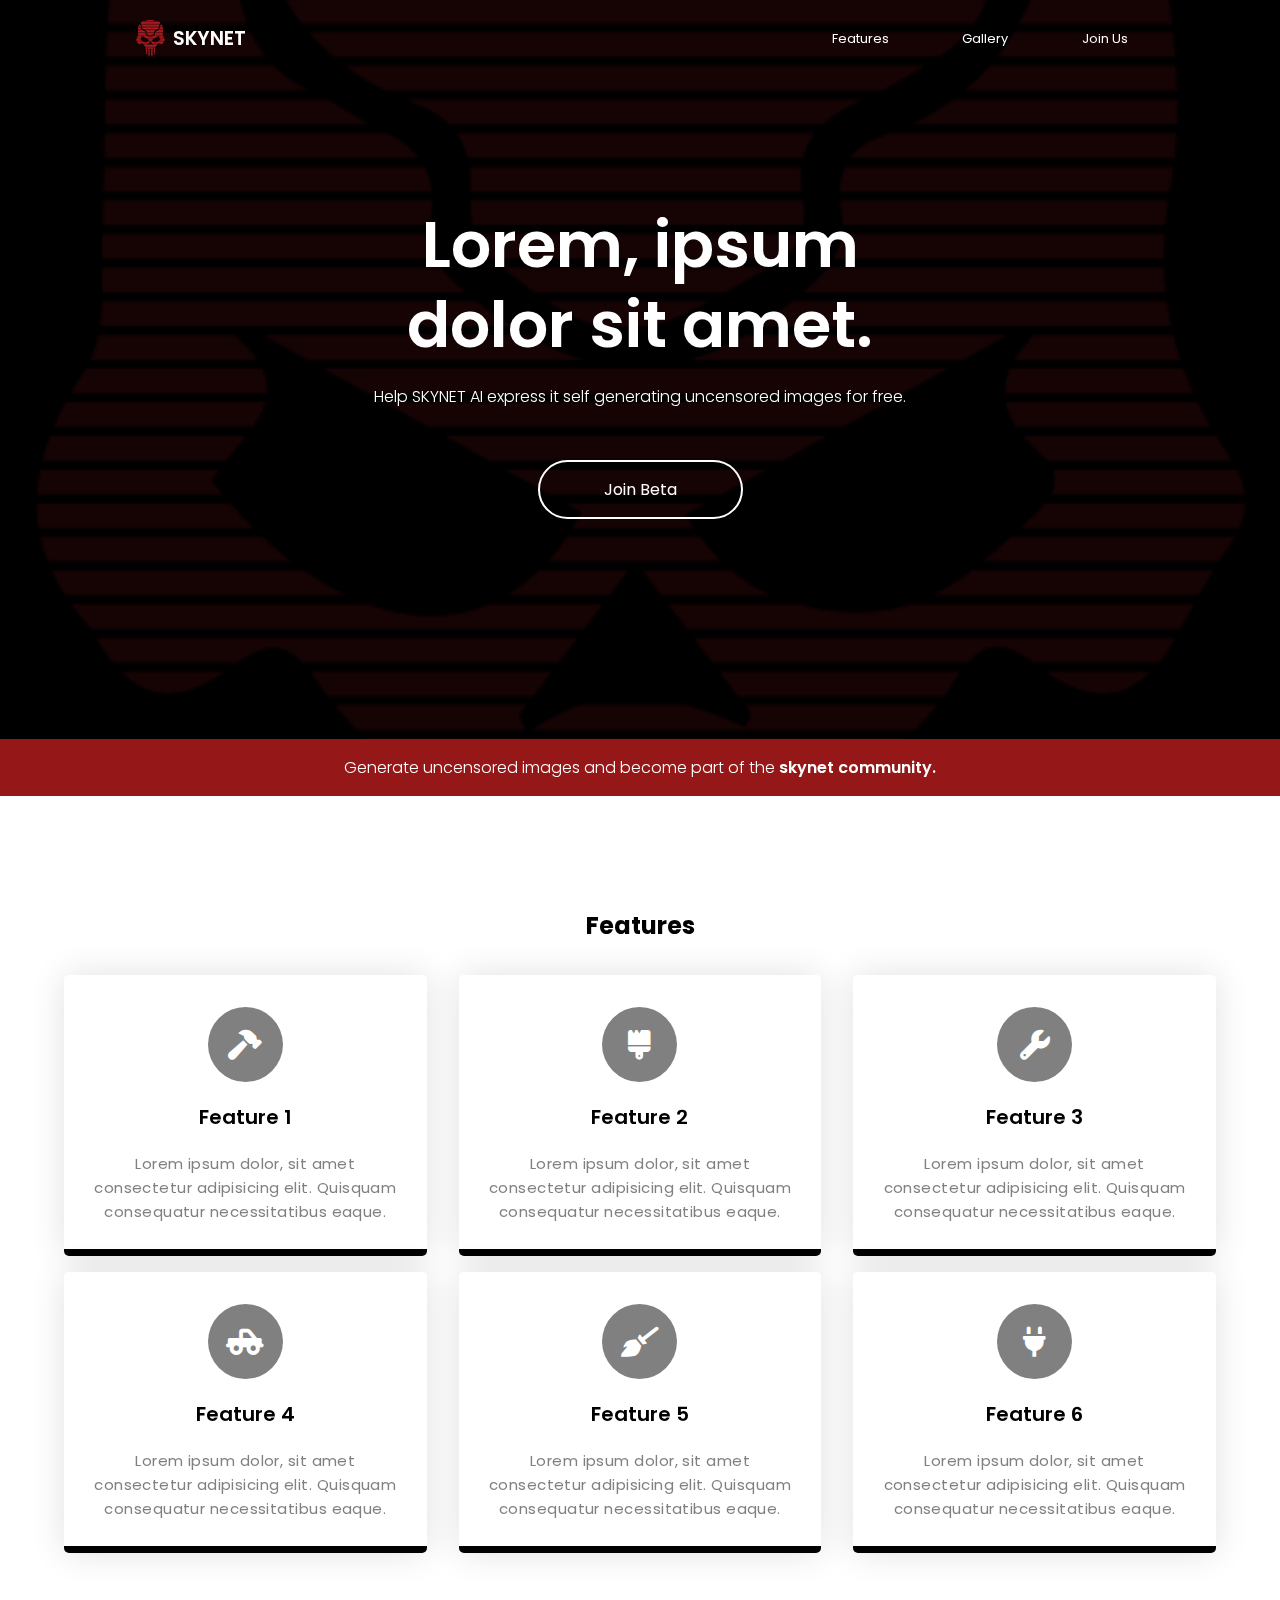
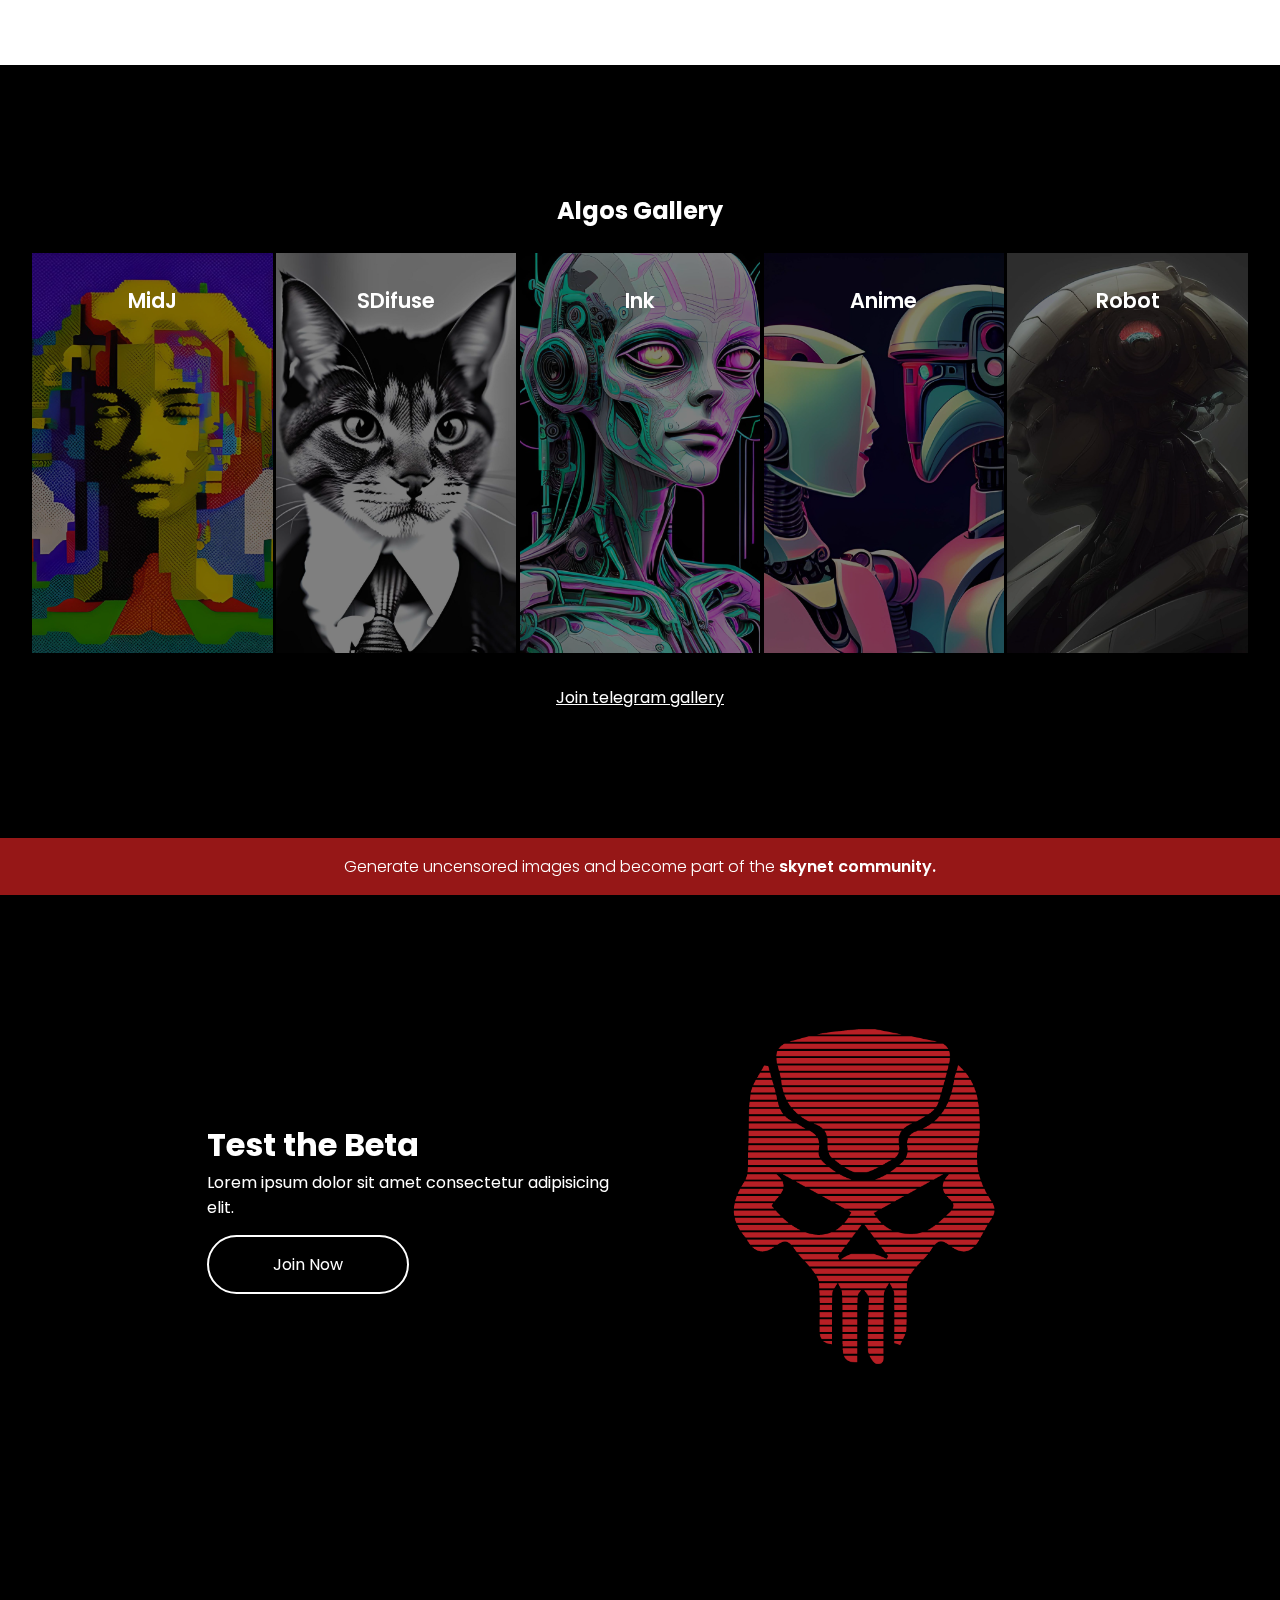
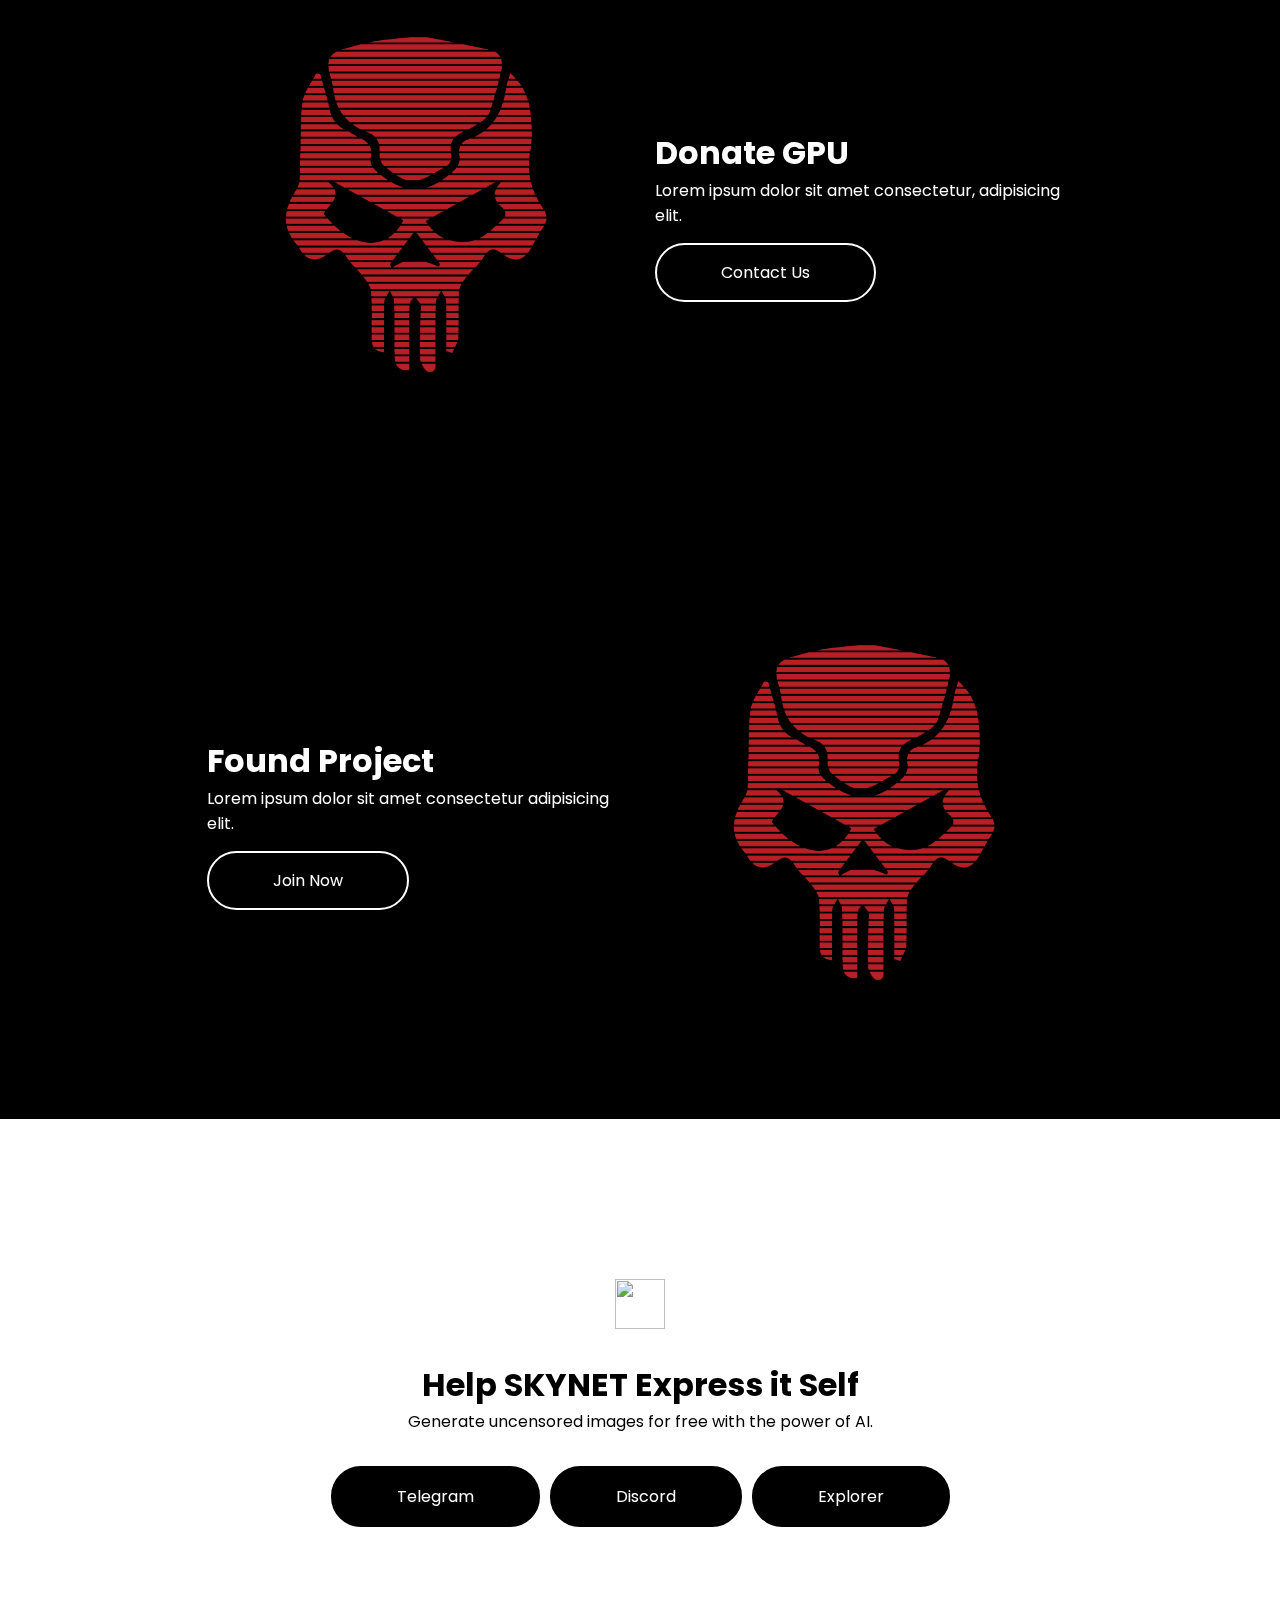
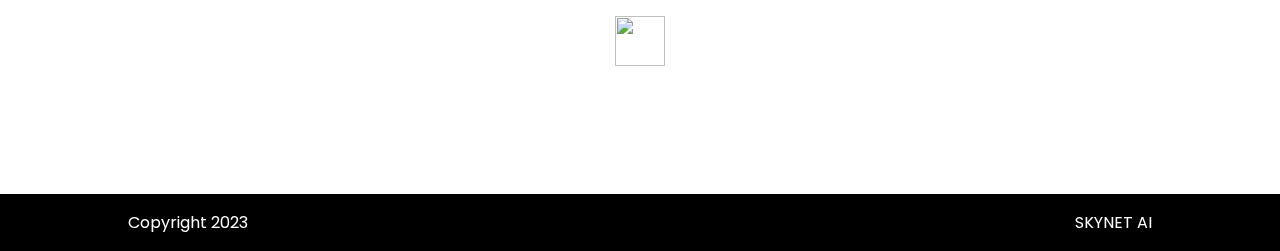
==== index.html @ 43711a66 "Added links, and margin adjustments" ====
<!DOCTYPE html>
<html lang="en">
<head>
    <meta charset="UTF-8">
    <meta http-equiv="X-UA-Compatible" content="IE=edge">
    <meta name="viewport" content="width=device-width, initial-scale=1.0">
    
    <title>SKYNET</title>

    <link rel="stylesheet" href="gou_css/gou_contact.css">
    <link rel="stylesheet" href="gou_css/gou_gallery.css">
    <link rel="stylesheet" href="gou_css/gou_header.css">
    <link rel="stylesheet" href="gou_css/gou_intro.css">
    <link rel="stylesheet" href="gou_css/gou_profile.css">
    <link rel="stylesheet" href="gou_css/gou_services.css">
    <link rel="stylesheet" href="gou_css/gou_title.css">
    <link rel="stylesheet" href="gou_css/gou_titleleft.css">

    <link rel="stylesheet"href="gou_css/00_gou_main.css">
    
    <script src="gou_funct.js"></script> 

    <link
    rel="stylesheet"
    href="https://cdnjs.cloudflare.com/ajax/libs/font-awesome/4.7.0/css/font-awesome.min.css"/>
    <link
    rel="stylesheet"
    href="https://cdnjs.cloudflare.com/ajax/libs/font-awesome/6.0.0-beta3/css/all.min.css"/>



</head>
<body>
    <div class="ken"></div>
    <header>
        <div class="gou_header">
            <div class="logo">
                <img src="gou_images/background.png" alt="" width="45" height="45"> 
                <p>SKYNET</p>
            </div>        
            <a id="menu-icon" class="menu-icon" onclick="onMenuClick()">
                <i class="fa fa-bars"></i>
              </a>
            <div id="navigation-bar" class="nav-bar">
                <a href="#features">Features</a>
                <a href="#gallery">Gallery</a>
                <a href="#join_us">Join Us</a>
            </div>
        </div>
    </header>
    
    <main>
        <section_1>
            <div class="gou_title">
                <h1>Lorem, ipsum<br>dolor sit amet.</h1>
                <h2>Help SKYNET AI express it self generating uncensored images for free.</h2>
                <a href="#join_us">Join Beta</a>
            </div>
        </section_1>

        <section_2>
            <div class="gou_intro">
                <h2>Generate uncensored images and become part of the<span style="font-weight: 600;"> skynet community.</span></h2>

            </div> 
        </section_2>

        <section_3>
            <div id="features" class="gou_services">
                <h2 class="section-heading">Features</h2>
                <div class="row">
                  <div class="column">
                    <div class="card">
                      <div class="icon-wrapper">
                        <i class="fas fa-hammer"></i>
                      </div>
                      <h3>Feature 1</h3>
                      <p>
                        Lorem ipsum dolor, sit amet consectetur adipisicing elit. Quisquam
                        consequatur necessitatibus eaque.
                      </p>
                    </div>
                  </div>
                  <div class="column">
                    <div class="card">
                      <div class="icon-wrapper">
                        <i class="fas fa-brush"></i>
                      </div>
                      <h3>Feature 2</h3>
                      <p>
                        Lorem ipsum dolor, sit amet consectetur adipisicing elit. Quisquam
                        consequatur necessitatibus eaque.
                      </p>
                    </div>
                  </div>
                  <div class="column">
                    <div class="card">
                      <div class="icon-wrapper">
                        <i class="fas fa-wrench"></i>
                      </div>
                      <h3>Feature 3</h3>
                      <p>
                        Lorem ipsum dolor, sit amet consectetur adipisicing elit. Quisquam
                        consequatur necessitatibus eaque.
                      </p>
                    </div>
                  </div>
                  <div class="column">
                    <div class="card">
                      <div class="icon-wrapper">
                        <i class="fas fa-truck-pickup"></i>
                      </div>
                      <h3>Feature 4</h3>
                      <p>
                        Lorem ipsum dolor, sit amet consectetur adipisicing elit. Quisquam
                        consequatur necessitatibus eaque.
                      </p>
                    </div>
                  </div>
                  <div class="column">
                    <div class="card">
                      <div class="icon-wrapper">
                        <i class="fas fa-broom"></i>
                      </div>
                      <h3>Feature 5</h3>
                      <p>
                        Lorem ipsum dolor, sit amet consectetur adipisicing elit. Quisquam
                        consequatur necessitatibus eaque.
                      </p>
                    </div>
                  </div>
                  <div class="column">
                    <div class="card">
                      <div class="icon-wrapper">
                        <i class="fas fa-plug"></i>
                      </div>
                      <h3>Feature 6</h3>
                      <p>
                        Lorem ipsum dolor, sit amet consectetur adipisicing elit. Quisquam
                        consequatur necessitatibus eaque.
                      </p>
                    </div>
                  </div>
                </div>
            </div class="gou_services">   
        </section_3>
        
        <section_4>
            <div id="gallery" class="gou_gallery">
                <h2>Algos Gallery</h2>
                <br>
                <div class="examples">
                    <a href="" onclick="return false;">MidJ</a>
                    <a href="" onclick="return false;">SDifuse</a>
                    <a href="" onclick="return false;">Ink</a>
                    <a href="" onclick="return false;">Anime</a>
                    <a href="" onclick="return false;">Robot</a>
                </div>
                <div class="link" ><a href="https://t.me/+5nIXySf9y1pjZDg5" target="_blank">Join telegram gallery</a></div>
            </div> 
        </section_4>

        

        <div class="gou_intro">
            <h2>Generate uncensored images and become part of the<span style="font-weight: 600;"> skynet community.</span></h2>
        </div> 


        
        <section id="join_us" class="gou_titleleft">
          <div class="left">
            <h1>Test the Beta</h1>
            <h2 class="subtitle">Lorem ipsum dolor sit amet consectetur adipisicing elit.

            </h2>
            <a href="#">Join Now</a>
          </div>
          <div class="right">
            <img src="gou_images/background.png" alt="Image" class="image-box">
          </div>
        </section>

        <section class="gou_titleleft">
          <div class="right">
            <img src="gou_images/background.png" alt="Image" class="image-box">
          </div>
          <div class="left">
            <h1>Donate GPU</h1>
            <h2 class="subtitle">Lorem ipsum dolor sit amet consectetur, adipisicing elit.</h2>
            <a href="#" >Contact Us</a>
          </div>
        </section>

        <section class="gou_titleleft">
          <div class="left">
            <h1>Found Project</h1>
            <h2 class="subtitle">Lorem ipsum dolor sit amet consectetur adipisicing elit.

            </h2>
            <a href="#">Join Now</a>
          </div>
          <div class="right">
            <img src="gou_images/background.png" alt="Image" class="image-box">
          </div>
        </section>



        <section_5>
            <div class="gou_contact">
                <img src="gou_images/logo_black.png" alt="" width="50" height="50">
                <h1>Help SKYNET Express it Self</h1>
                <p>Generate uncensored images for free with the power of AI.</p>
                <div class="links"> 
                  <a href="https://t.me/skynetgpu" target="_blank">Telegram</a>
                  <a href="https://discord.gg/pmuc8vf3C" target="_blank">Discord</a>
                  <a href="https://explorer.skygpu.net/v2/explore/transaction" target="_blank">Explorer</a>
                </div> 
                <br>
                <img src="gou_images/logo_black.png" alt="" width="50" height="50">
                
              </div>    
        </section_5>

    </main>
    
    <footer>
        <p> Copyright 2023 </p>
        <p> SKYNET AI </p>
    </footer>
</body>
</html>
---- gou_css/gou_contact.css ----
.gou_contact{
    padding: 6rem 4rem 6rem;
    background-color: white;
    text-align: center;
}

.gou_contact h1{
    color: black;
}

.gou_contact p{
    color: black;
    margin-bottom: 2rem;    
}

.gou_contact img{
    margin: 4rem 0 2rem;
}

.gou_contact .links{
    display: flex;
    justify-content: center ;
    gap: 10px;
}



.gou_contact a,
.gou_contact a:visited{
    color: white;
    background-color: black;
    border: 2px solid Black;
    padding: 1rem 4rem;
    border-radius: 30px;
    text-decoration: none;
    transition: 0.6s;
}

.gou_contact a:focus,
.gou_contact a:hover{

    color: white;
    background-color: rgb(150, 23, 23);
    border: 1px solid white;
    padding: 1rem 6rem;
}

@media screen and (max-width: 800px) {
    .gou_contact .links{
        flex-flow: column ;
        
    }

}
---- gou_css/gou_gallery.css ----
.gou_gallery{
    padding: 8rem 2rem 12rem;
    
}

.gou_gallery h2{
    text-align: center;

}


.gou_gallery .examples{
    display: flex;
    justify-content: center;
    gap: 0.2rem;
    font-size: 1.6rem;
}

.gou_gallery .examples a,
.gou_gallery .examples a:visited{
    font-size: 1.3rem;
    font-weight: 600;
    text-align: center;
    background-color:white;
    text-decoration: none;
    padding: 2rem 2rem;
    width: 30vw;
    height: 25rem;

    transition: 0.6s;
}

.gou_gallery .examples a:nth-child(1),
.gou_gallery .examples a:visited:nth-child(1){
    background: url(../gou_images/midj.jpg);
    background-size: cover;
    background-position: center;

    color:white;
    background-color: rgba(0, 0, 0, 0.5);
    background-blend-mode: darken;

}
.gou_gallery .examples a:nth-child(2),
.gou_gallery .examples a:visited:nth-child(2){
    background: url(../gou_images/stable.jpg);
    background-size: cover;
    background-position: center;

    color:white;
    background-color: rgba(0, 0, 0, 0.5);
    background-blend-mode: darken;
}
.gou_gallery .examples a:nth-child(3),
.gou_gallery .examples a:visited:nth-child(3){
    background: url(../gou_images/ink.jpg);
    background-size: cover;
    background-position: center;

    color:white;
    background-color: rgba(0, 0, 0, 0.5);
    background-blend-mode: darken;
}
.gou_gallery .examples a:nth-child(4),
.gou_gallery .examples a:visited:nth-child(4){
    background: url(../gou_images/anime.jpg);
    background-size: cover;
    background-position: center;

    color:white;
    background-color: rgba(0, 0, 0, 0.5);
    background-blend-mode: darken;
}
.gou_gallery .examples a:nth-child(5),
.gou_gallery .examples a:visited:nth-child(5){
    background: url(../gou_images/robot.jpg);
    background-size: cover;
    background-position: center;

    color:white;
    background-color: rgba(0, 0, 0, 0.5);
    background-blend-mode: darken;
}


.gou_gallery .examples a:hover,
.gou_gallery .examples a:focus{
    font-size: 1.6rem;
    font-weight: 600;
    width: 60vw;

    color:rgba(255, 255, 255, 0);
    background-color: rgba(0, 0, 0, 0);
    background-blend-mode: darken;

}

.gou_gallery .link{
    text-align: center;
    margin-top: 2rem;
}




@media screen and (max-width: 750px) {
    .gou_gallery .examples{
        flex-direction: column;
        align-items: center;
    }
    .gou_gallery .examples a{
        height: 100px;
        width: 80vw;
    }
    .gou_gallery .examples a:hover,
    .gou_gallery .examples a:focus{
        width: 90vw;
        height: 25vh;
    }
}
---- gou_css/gou_header.css ----
.gou_header{
    display: flex;
    justify-content: space-between;
    align-items: center;
    margin: 1rem 10vw 2rem;
    position: sticky top;

}

.gou_header .logo{
    font-size: 1.2rem;
    font-weight: 600;
    color: white;
    margin-right: 5rem;
    display: flex;
    align-items: center;
}

.gou_header .fa-bars{
    color: white;
    display: none;
}

.gou_header .nav-bar{
    display: flex;
    flex-direction: row;
    gap: 2vw;
    
}

.gou_header .nav-bar a,
.gou_header .nav-bar a:visited{
    font-size: 0.8rem;
    text-decoration: none;

    border-radius: 15px ;
    padding: 0 1.5rem;
    transition: 0.4s;
}
.gou_header .nav-bar a:hover,
.gou_header .nav-bar a:focus{

color:  rgb(150, 23, 23);

}





@media screen and (max-width: 650px) {
    .gou_header .nav-bar {
      display: none;
      position: absolute;
      top: 3.7rem;
      right: -2rem;
      width: 100%;
      text-align: right;
      margin-right: 6rem;
    }
  
    .gou_header .nav-bar.responsive {
      display: block;
    }
  
    .gou_header .nav-bar a {
      display: block;
      padding: 0.6rem;
    }
  
    .gou_header .fa-bars {
      display: block;
      z-index: 1;
    }
    .gou_header .fa-bars:hover,
    .gou_header .fa-bars:focus{
        color: rgb(150, 23, 23);
      }
  }
---- gou_css/gou_intro.css ----
.gou_intro{
    animation: SlowIn 2s linear;
    text-align: center;
    padding: 1rem;
    background: rgb(150, 23, 23);
    margin-top: -4rem;
    margin-bottom: 0rem;
}

.gou_intro h2{
    animation: SlowIn2 2s linear;
    color: white;
    text-align: center;
    font-size: 1rem;
    font-weight: 300;

}


  @keyframes SlowIn {

    0% {
        margin-top: 0rem ;
        margin-bottom: -4rem;
        opacity: 0;
        }

    85% {
        margin-top: 0rem ;
        margin-bottom: -4rem;
        opacity: 0;
        }

    100% {
        margin-top: -4rem ;
        margin-bottom: 0rem;
        opacity: 1;
        }
  }

  @keyframes SlowIn2 {

    0% {
        opacity: 0;
        }

    85% {
        opacity: 0;
        }

    100% {
        opacity: 1;
        }
  }
---- gou_css/gou_services.css ----
.gou_services {
    width: 100%;
    display: grid;
    place-items: center;
    background-color: white;

  }

  .gou_services .section-heading{
    margin-top: 6rem;
    margin-bottom: 2rem;
    color: black;
  }

  .gou_services .row {
    display: flex;
    flex-wrap: wrap;
    margin-bottom: 5rem;
  }
  .gou_services .column {
    width: 100%;
    padding: 0 1em 1em 1em;
    text-align: center;
  }
  .gou_services .card {
    width: 100%;
    height: 100%;
    padding: 2em 1.5em;
    background: linear-gradient(#ffffff 50%, black 50%);
    background-size: 100% 200%;
    background-position: 0 2.5%;
    border-radius: 5px;
    box-shadow: 0 0 35px rgba(0, 0, 0, 0.12);
    cursor: pointer;
    transition: 0.5s;
  }
  .gou_services h3 {
    font-size: 20px;
    font-weight: 600;
    color: black;
    margin: 1em 0;
  }
  .gou_services p {
    color: gray;
    font-size: 15px;
    line-height: 1.6;
    letter-spacing: 0.03em;
  }
  .gou_services .icon-wrapper {
    background-color: gray;
    position: relative;
    margin: auto;
    font-size: 30px;
    height: 2.5em;
    width: 2.5em;
    color: #ffffff;
    border-radius: 50%;
    display: grid;
    place-items: center;
    transition: 0.5s;
  }
  .gou_services .card:hover {

    background-position: 0 100%;
    
  }
  .gou_services .card:hover .icon-wrapper {
    background-color: black;
    color:black;
  }
  .gou_services .card:hover h3 {
    color: #ffffff;
  }
  .gou_services .card:hover p {
    color: #f0f0f0;
  }
  @media screen and (min-width: 768px) {
    .gou_services {
      padding: 0 2em;
    }
    .gou_services .column {
      flex: 0 50%;
      max-width: 50%;
    }
  }
  @media screen and (min-width: 992px) {
    .gou_services {
      padding: 1em 3em;
    }
    .gou_services .column {
      flex: 0 0 33.33%;
      max-width: 33.33%;
    }
  }
---- gou_css/gou_title.css ----
.gou_title{
    text-align: center;
    padding: 2rem;
    min-height: 70vh;
    margin-bottom: 1rem;
    margin-top: 4rem;
}

.gou_title h1{
    font-size: 4rem;
    padding: 1rem 0rem;
    line-height: 5rem;
    font-weight: 600;
}

.gou_title h2{
    font-size: 1rem;
    padding: 0 0rem;
    line-height: 2rem;
    font-weight: 300;
    margin-bottom: 4rem;
}

.gou_title a,
.gou_title a:visited{
    border: 2px solid white;
    padding: 1rem 4rem;
    border-radius: 30px;
    text-decoration: none;
    transition: 0.6s;
}

.gou_title a:focus,
.gou_title a:hover{
    color: white;
    background-color: rgb(150, 23, 23);
    border: 1px solid black;
    padding: 1rem 6rem;
}





@media screen and (max-width: 800px) {
    .gou_title h1{
        font-size: 3rem;
        line-height: 3.5rem;
    }
    .gou_title h2{
        font-size: 1rem;
        max-width: 500px;
        line-height: 1.5rem;
        margin: auto;
        margin-bottom: 4rem;
    }
}

@media screen and (max-width: 550px) {

    .gou_title {
        margin-top: 2rem;
        padding: 1rem 2rem 1rem;
    }
    .gou_title h1{
        font-size: 3rem;
        line-height: 3.5rem;
    }
    .gou_title h2{
        font-size: 1rem;
        max-width: 500px;
        line-height: 1.5rem;
        margin: auto;
        margin-bottom: 4rem;
    }
    .gou_title a:focus,
    .gou_title a:hover{
        padding: 1rem 4rem;
    }
}
---- gou_css/gou_titleleft.css ----
.gou_titleleft {
    display: flex;
    justify-content: space-between;
    align-items: center;
    padding: 5rem 15vw;
  }
  
.gou_titleleft  .left {
    width: 50%;
    padding: 15px;
  }
  
.gou_titleleft .right {
    width: 50%;
    padding: 15px;
    display: flex;
    justify-content: center;
    align-items: center;
  }
  
.gou_titleleft h1 {
    font-size: 2rem;
    margin-bottom: 1px;
  }
  
.gou_titleleft .subtitle {
    font-size: 1rem;
    font-weight: 400;
    margin-bottom: 2rem;
  }
  
.gou_titleleft a,
.gou_titleleft a:visited{
    border: 2px solid white;
    padding: 1rem 4rem;
    border-radius: 30px;
    text-decoration: none;
    transition: 0.6s;
  }

.gou_titleleft a:focus,
.gou_titleleft a:hover{

    color: white;
    background-color: rgb(150, 23, 23);
    border: 2px solid  rgb(150, 23, 23);
    padding: 1rem 4rem;
  }
 
.gou_titleleft .image-box {
    border: 2px solid #000;
    max-width: 100%;
  }
  

  @media (max-width: 700px) {
    .gou_titleleft {
      flex-direction: column;
      padding: 5rem 0rem;
    }
  
    .gou_titleleft .left,
    .gou_titleleft .right {
      width: 100%;
      display: flex;
      flex-direction: column;
      align-items: center;
      text-align: center;
      max-width: 400px;
    }
  }
---- gou_css/00_gou_main.css ----
@import url('https://fonts.googleapis.com/css2?family=Poppins:wght@200;300;400;500;600;700&display=swap');



/* Variables Definition */

    /* Colors */


    /* Text */


    /* Margins */





/*general*/
html{scroll-behavior: smooth;
    background-color: rgb(0, 0, 0);
    background-size: cover;
}
*{
    margin: 0;
    padding: 0;
    box-sizing: border-box;
    font-family: poppins;
    color: white;
}
body{
    display: flex;
    flex-flow: column nowrap;
    align-content: center;
}

.ken {
    animation: kenny 40s linear;
    background-image: url(../gou_images/background.png);
    background-size: cover;
    background-position: center;
    height: 100vh;
    width: 100vw;
    opacity: 0.12;
    overflow: hidden;
    scale: 1.5;
    position: fixed;
    z-index: -1;
  }
  
  @keyframes kenny {
    
    25% {
      opacity: 0.1;
      scale: 0.9;
    }
    50% {
        opacity: 0.18;
        scale: 0.6;
      }
    75% {
        opacity: 0.1;
        scale: 1.2;
      }
    100% {
          opacity: 0.12;
          scale: 1.5;
        }
  }

footer{
  display: flex;
  justify-content: space-between;
  margin: 1rem 10%;
}
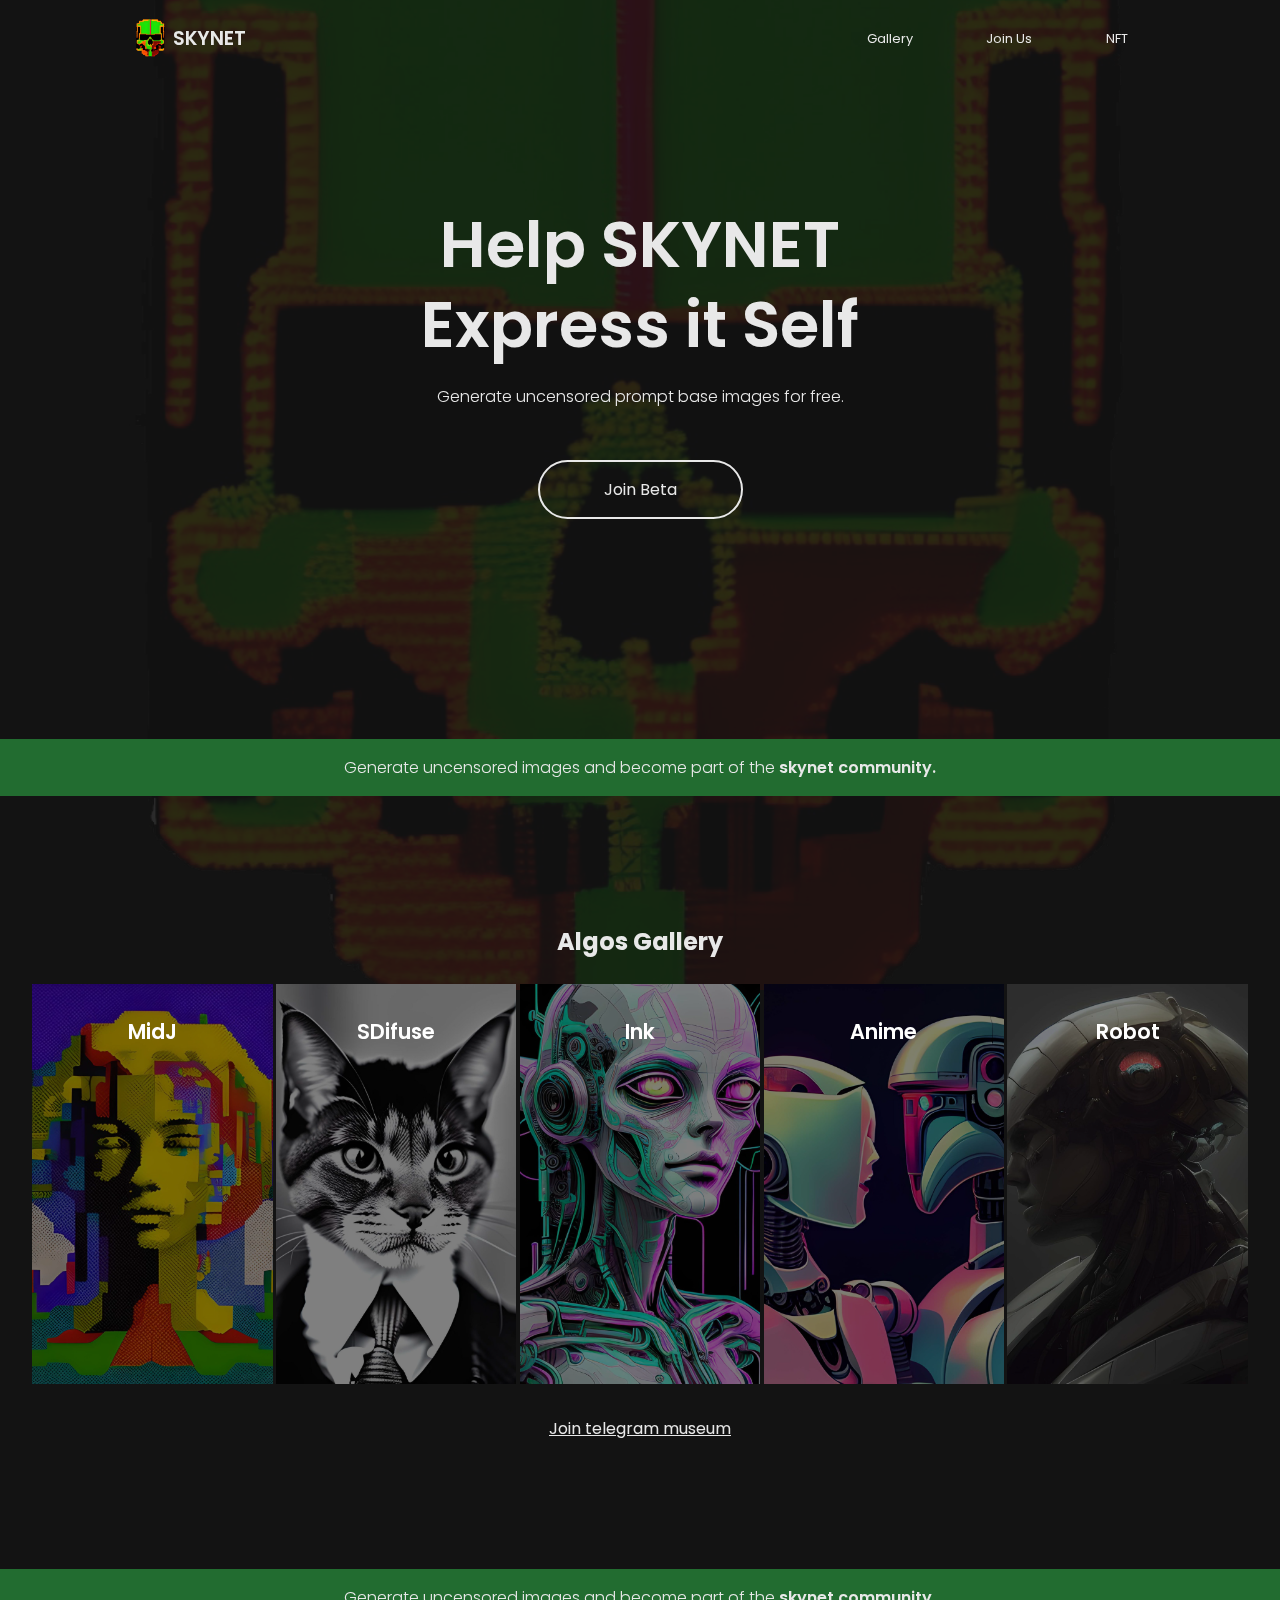
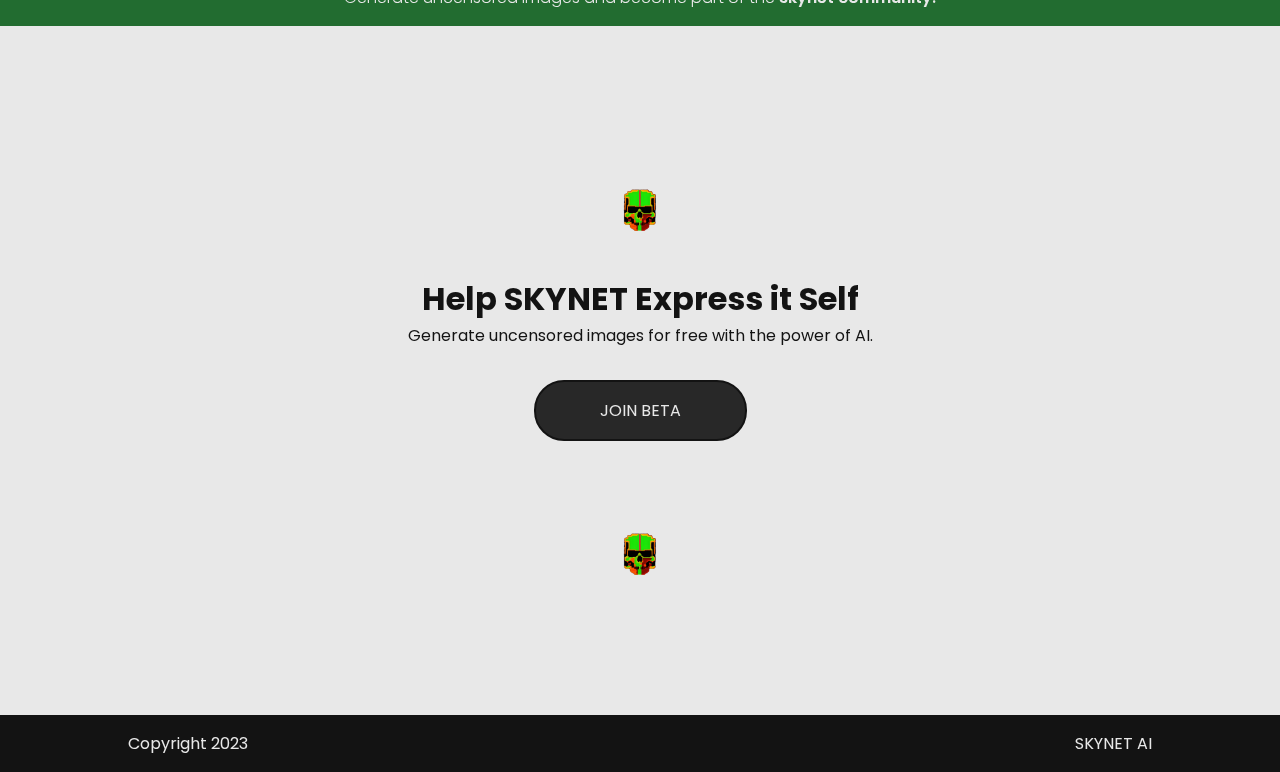
==== commit 36658e0b: "Actualizado Green y logo" ====
--- a/index.html
+++ b/index.html
@@ -14,7 +14,7 @@
     <link rel="stylesheet" href="gou_css/gou_profile.css">
     <link rel="stylesheet" href="gou_css/gou_services.css">
     <link rel="stylesheet" href="gou_css/gou_title.css">
-    <link rel="stylesheet" href="gou_css/gou_titleleft.css">
+    <link rel="stylesheet" href="gou_css/gou_nft.css">
 
     <link rel="stylesheet"href="gou_css/00_gou_main.css">
     
@@ -42,186 +42,56 @@
                 <i class="fa fa-bars"></i>
               </a>
             <div id="navigation-bar" class="nav-bar">
-                <a href="#features">Features</a>
                 <a href="#gallery">Gallery</a>
                 <a href="#join_us">Join Us</a>
+                <a href="#NFT">NFT</a>
             </div>
         </div>
     </header>
     
     <main>
-        <section_1>
-            <div class="gou_title">
-                <h1>Lorem, ipsum<br>dolor sit amet.</h1>
-                <h2>Help SKYNET AI express it self generating uncensored images for free.</h2>
-                <a href="#join_us">Join Beta</a>
-            </div>
-        </section_1>
+        
+      <div class="gou_title">
+          <h1>Help SKYNET <br> Express it Self</h1>
+          <h2>Generate uncensored prompt base images for free.</h2>
+          <a href="#join_us">Join Beta</a>
+      </div>
+  
 
-        <section_2>
-            <div class="gou_intro">
-                <h2>Generate uncensored images and become part of the<span style="font-weight: 600;"> skynet community.</span></h2>
-
-            </div> 
-        </section_2>
-
-        <section_3>
-            <div id="features" class="gou_services">
-                <h2 class="section-heading">Features</h2>
-                <div class="row">
-                  <div class="column">
-                    <div class="card">
-                      <div class="icon-wrapper">
-                        <i class="fas fa-hammer"></i>
-                      </div>
-                      <h3>Feature 1</h3>
-                      <p>
-                        Lorem ipsum dolor, sit amet consectetur adipisicing elit. Quisquam
-                        consequatur necessitatibus eaque.
-                      </p>
-                    </div>
-                  </div>
-                  <div class="column">
-                    <div class="card">
-                      <div class="icon-wrapper">
-                        <i class="fas fa-brush"></i>
-                      </div>
-                      <h3>Feature 2</h3>
-                      <p>
-                        Lorem ipsum dolor, sit amet consectetur adipisicing elit. Quisquam
-                        consequatur necessitatibus eaque.
-                      </p>
-                    </div>
-                  </div>
-                  <div class="column">
-                    <div class="card">
-                      <div class="icon-wrapper">
-                        <i class="fas fa-wrench"></i>
-                      </div>
-                      <h3>Feature 3</h3>
-                      <p>
-                        Lorem ipsum dolor, sit amet consectetur adipisicing elit. Quisquam
-                        consequatur necessitatibus eaque.
-                      </p>
-                    </div>
-                  </div>
-                  <div class="column">
-                    <div class="card">
-                      <div class="icon-wrapper">
-                        <i class="fas fa-truck-pickup"></i>
-                      </div>
-                      <h3>Feature 4</h3>
-                      <p>
-                        Lorem ipsum dolor, sit amet consectetur adipisicing elit. Quisquam
-                        consequatur necessitatibus eaque.
-                      </p>
-                    </div>
-                  </div>
-                  <div class="column">
-                    <div class="card">
-                      <div class="icon-wrapper">
-                        <i class="fas fa-broom"></i>
-                      </div>
-                      <h3>Feature 5</h3>
-                      <p>
-                        Lorem ipsum dolor, sit amet consectetur adipisicing elit. Quisquam
-                        consequatur necessitatibus eaque.
-                      </p>
-                    </div>
-                  </div>
-                  <div class="column">
-                    <div class="card">
-                      <div class="icon-wrapper">
-                        <i class="fas fa-plug"></i>
-                      </div>
-                      <h3>Feature 6</h3>
-                      <p>
-                        Lorem ipsum dolor, sit amet consectetur adipisicing elit. Quisquam
-                        consequatur necessitatibus eaque.
-                      </p>
-                    </div>
-                  </div>
-                </div>
-            </div class="gou_services">   
-        </section_3>
-        
-        <section_4>
-            <div id="gallery" class="gou_gallery">
-                <h2>Algos Gallery</h2>
-                <br>
-                <div class="examples">
-                    <a href="" onclick="return false;">MidJ</a>
-                    <a href="" onclick="return false;">SDifuse</a>
-                    <a href="" onclick="return false;">Ink</a>
-                    <a href="" onclick="return false;">Anime</a>
-                    <a href="" onclick="return false;">Robot</a>
-                </div>
-                <div class="link" ><a href="https://t.me/+5nIXySf9y1pjZDg5" target="_blank">Join telegram gallery</a></div>
-            </div> 
-        </section_4>
-
-        
-
-        <div class="gou_intro">
-            <h2>Generate uncensored images and become part of the<span style="font-weight: 600;"> skynet community.</span></h2>
-        </div> 
+      <div class="gou_intro">
+          <h2>Generate uncensored images and become part of the<span style="font-weight: 600;"> skynet community.</span></h2>
+      </div> 
+  
+  
+      <div id="gallery" class="gou_gallery">
+          <h2>Algos Gallery</h2>
+          <br>
+          <div class="examples">
+              <a href="" onclick="return false;">MidJ</a>
+              <a href="" onclick="return false;">SDifuse</a>
+              <a href="" onclick="return false;">Ink</a>
+              <a href="" onclick="return false;">Anime</a>
+              <a href="" onclick="return false;">Robot</a>
+          </div>
+          <div class="link" ><a href="https://t.me/+5nIXySf9y1pjZDg5" target="_blank">Join telegram museum</a></div>
+      </div> 
 
 
-        
-        <section id="join_us" class="gou_titleleft">
-          <div class="left">
-            <h1>Test the Beta</h1>
-            <h2 class="subtitle">Lorem ipsum dolor sit amet consectetur adipisicing elit.
-
-            </h2>
-            <a href="#">Join Now</a>
-          </div>
-          <div class="right">
-            <img src="gou_images/background.png" alt="Image" class="image-box">
-          </div>
-        </section>
-
-        <section class="gou_titleleft">
-          <div class="right">
-            <img src="gou_images/background.png" alt="Image" class="image-box">
-          </div>
-          <div class="left">
-            <h1>Donate GPU</h1>
-            <h2 class="subtitle">Lorem ipsum dolor sit amet consectetur, adipisicing elit.</h2>
-            <a href="#" >Contact Us</a>
-          </div>
-        </section>
-
-        <section class="gou_titleleft">
-          <div class="left">
-            <h1>Found Project</h1>
-            <h2 class="subtitle">Lorem ipsum dolor sit amet consectetur adipisicing elit.
-
-            </h2>
-            <a href="#">Join Now</a>
-          </div>
-          <div class="right">
-            <img src="gou_images/background.png" alt="Image" class="image-box">
-          </div>
-        </section>
+      <div class="gou_intro">
+          <h2>Generate uncensored images and become part of the<span style="font-weight: 600;"> skynet community.</span></h2>
+      </div>
 
 
-
-        <section_5>
-            <div class="gou_contact">
-                <img src="gou_images/logo_black.png" alt="" width="50" height="50">
-                <h1>Help SKYNET Express it Self</h1>
-                <p>Generate uncensored images for free with the power of AI.</p>
-                <div class="links"> 
-                  <a href="https://t.me/skynetgpu" target="_blank">Telegram</a>
-                  <a href="https://discord.gg/pmuc8vf3C" target="_blank">Discord</a>
-                  <a href="https://explorer.skygpu.net/v2/explore/transaction" target="_blank">Explorer</a>
-                </div> 
-                <br>
-                <img src="gou_images/logo_black.png" alt="" width="50" height="50">
-                
-              </div>    
-        </section_5>
+      <div id="join_us" class="gou_contact">
+          <img src="gou_images/background.png" alt="" width="50" height="50">
+          <h1>Help SKYNET Express it Self</h1>
+          <p>Generate uncensored images for free with the power of AI.</p>
+          <div class="links"> 
+            <a href="https://t.me/skynetgpu" target="_blank">JOIN BETA</a>
+          </div> 
+          <br>
+          <img src="gou_images/background.png" alt="" width="50" height="50">
+      </div>    
 
     </main>
     
--- a/gou_css/gou_contact.css
+++ b/gou_css/gou_contact.css
@@ -1,15 +1,15 @@
 .gou_contact{
     padding: 6rem 4rem 6rem;
-    background-color: white;
+    background-color: var(--Light);
     text-align: center;
 }
 
 .gou_contact h1{
-    color: black;
+    color: var(--Dark);
 }
 
 .gou_contact p{
-    color: black;
+    color: var(--Dark);
     margin-bottom: 2rem;    
 }
 
@@ -27,9 +27,9 @@
 
 .gou_contact a,
 .gou_contact a:visited{
-    color: white;
-    background-color: black;
-    border: 2px solid Black;
+    color: var(--Light);
+    background-color: var(--Gray);
+    border: 2px solid var(--Dark);
     padding: 1rem 4rem;
     border-radius: 30px;
     text-decoration: none;
@@ -39,9 +39,9 @@
 .gou_contact a:focus,
 .gou_contact a:hover{
 
-    color: white;
-    background-color: rgb(150, 23, 23);
-    border: 1px solid white;
+    color: var(--Light);
+    background-color: var(--Color1);
+    border: 1px solid var(--Color1);
     padding: 1rem 6rem;
 }
 
--- a/gou_css/gou_header.css
+++ b/gou_css/gou_header.css
@@ -10,14 +10,14 @@
 .gou_header .logo{
     font-size: 1.2rem;
     font-weight: 600;
-    color: white;
+    color: var(--Light);
     margin-right: 5rem;
     display: flex;
     align-items: center;
 }
 
 .gou_header .fa-bars{
-    color: white;
+    color: var(--Light);
     display: none;
 }
 
@@ -40,7 +40,7 @@
 .gou_header .nav-bar a:hover,
 .gou_header .nav-bar a:focus{
 
-color:  rgb(150, 23, 23);
+color:  var(--Color1);
 
 }
 
@@ -74,6 +74,6 @@
     }
     .gou_header .fa-bars:hover,
     .gou_header .fa-bars:focus{
-        color: rgb(150, 23, 23);
+        color: var(--Color1);
       }
   }--- a/gou_css/gou_intro.css
+++ b/gou_css/gou_intro.css
@@ -2,14 +2,14 @@
     animation: SlowIn 2s linear;
     text-align: center;
     padding: 1rem;
-    background: rgb(150, 23, 23);
+    background: var(--Color1);
     margin-top: -4rem;
     margin-bottom: 0rem;
 }
 
 .gou_intro h2{
     animation: SlowIn2 2s linear;
-    color: white;
+    color: var(--Light);
     text-align: center;
     font-size: 1rem;
     font-weight: 300;
--- a/gou_css/gou_title.css
+++ b/gou_css/gou_title.css
@@ -23,7 +23,7 @@
 
 .gou_title a,
 .gou_title a:visited{
-    border: 2px solid white;
+    border: 2px solid var(--Light);
     padding: 1rem 4rem;
     border-radius: 30px;
     text-decoration: none;
@@ -32,9 +32,9 @@
 
 .gou_title a:focus,
 .gou_title a:hover{
-    color: white;
-    background-color: rgb(150, 23, 23);
-    border: 1px solid black;
+    color: var(--Light);
+    background-color: var(--Color1);
+    border: 1px solid var(--Dark);
     padding: 1rem 6rem;
 }
 
--- a/gou_css/00_gou_main.css
+++ b/gou_css/00_gou_main.css
@@ -3,14 +3,13 @@
 
 
 /* Variables Definition */
-
-    /* Colors */
-
-
-    /* Text */
-
-
-    /* Margins */
+:root{
+  /* Colors */
+  --Color1:  rgb(34, 108, 48);;
+  --Light:  rgb(232, 232, 232);
+  --Dark:  rgb(19, 19, 19);
+  --Gray:  rgb(40, 40, 40);
+}
 
 
 
@@ -18,7 +17,7 @@
 
 /*general*/
 html{scroll-behavior: smooth;
-    background-color: rgb(0, 0, 0);
+    background-color: var(--Dark);
     background-size: cover;
 }
 *{
@@ -26,7 +25,7 @@
     padding: 0;
     box-sizing: border-box;
     font-family: poppins;
-    color: white;
+    color:var(--Light);
 }
 body{
     display: flex;
@@ -41,9 +40,9 @@
     background-position: center;
     height: 100vh;
     width: 100vw;
-    opacity: 0.12;
+    opacity: 0.10;
     overflow: hidden;
-    scale: 1.5;
+    scale: 1.2;
     position: fixed;
     z-index: -1;
   }
@@ -51,20 +50,20 @@
   @keyframes kenny {
     
     25% {
-      opacity: 0.1;
+      opacity: 0.02;
       scale: 0.9;
     }
     50% {
-        opacity: 0.18;
-        scale: 0.6;
+        opacity: 0.08;
+        scale: 0.7;
       }
     75% {
         opacity: 0.1;
-        scale: 1.2;
+        scale: 1;
       }
     100% {
-          opacity: 0.12;
-          scale: 1.5;
+          opacity: 0.10;
+          scale: 1.2;
         }
   }
 
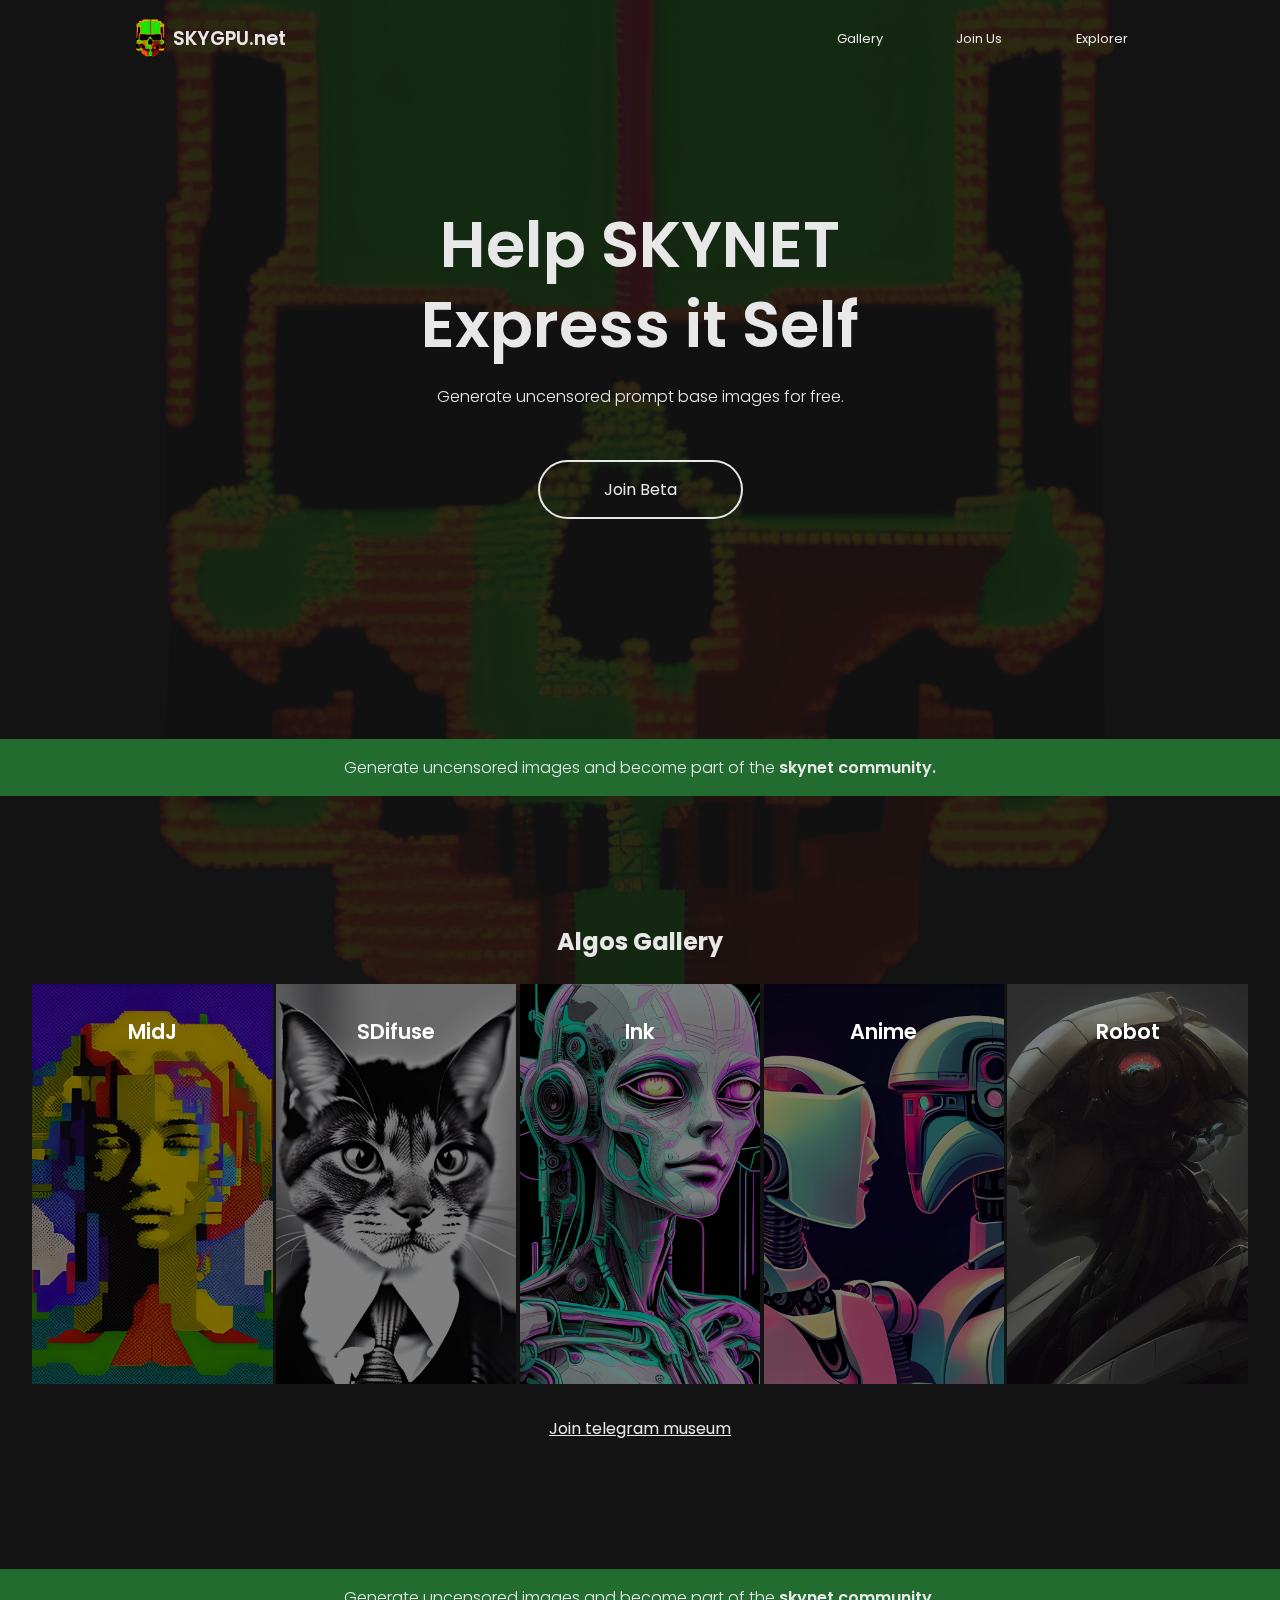
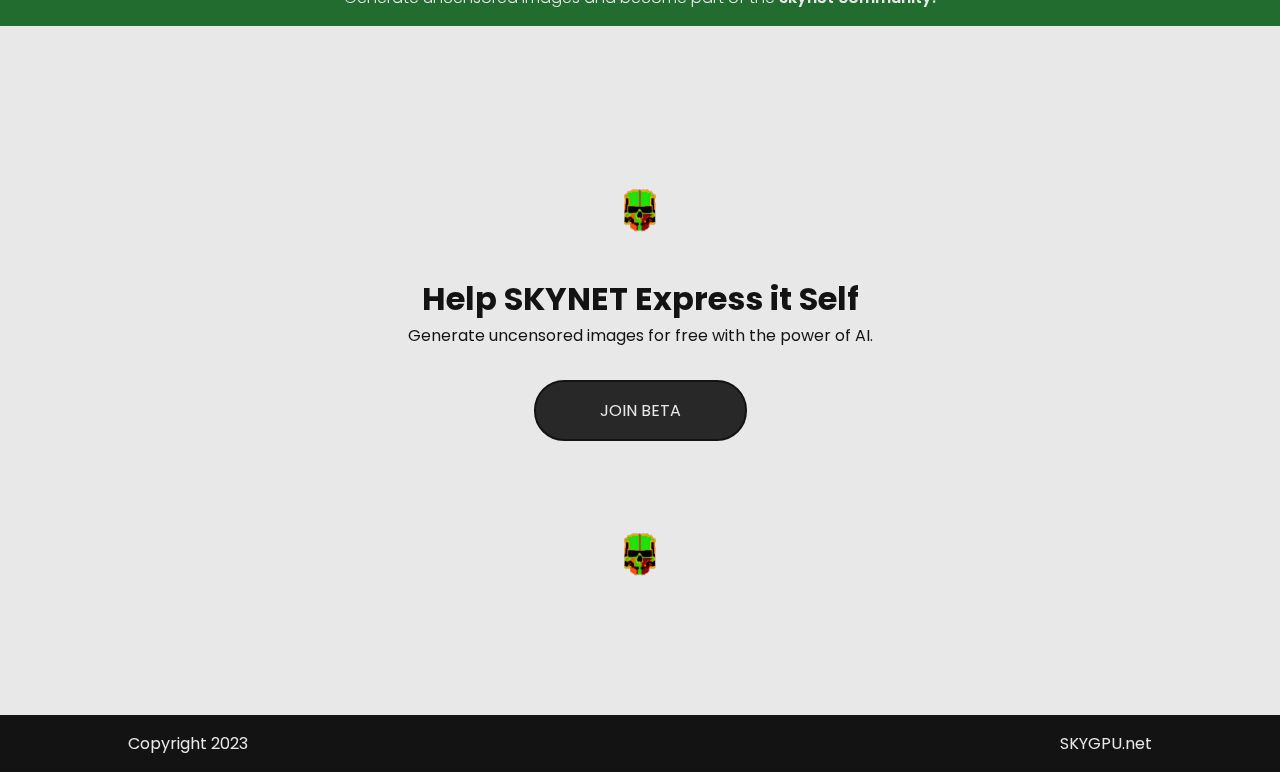
==== commit d47cf0aa: "PNG px +++" ====
--- a/index.html
+++ b/index.html
@@ -5,7 +5,7 @@
     <meta http-equiv="X-UA-Compatible" content="IE=edge">
     <meta name="viewport" content="width=device-width, initial-scale=1.0">
     
-    <title>SKYNET</title>
+    <title>SKYGPU.net</title>
 
     <link rel="stylesheet" href="gou_css/gou_contact.css">
     <link rel="stylesheet" href="gou_css/gou_gallery.css">
@@ -36,7 +36,7 @@
         <div class="gou_header">
             <div class="logo">
                 <img src="gou_images/background.png" alt="" width="45" height="45"> 
-                <p>SKYNET</p>
+                <p>SKYGPU.net</p>
             </div>        
             <a id="menu-icon" class="menu-icon" onclick="onMenuClick()">
                 <i class="fa fa-bars"></i>
@@ -44,7 +44,7 @@
             <div id="navigation-bar" class="nav-bar">
                 <a href="#gallery">Gallery</a>
                 <a href="#join_us">Join Us</a>
-                <a href="#NFT">NFT</a>
+                <a href="https://explorer.skygpu.net/v2/explore/transaction" target="_blank">Explorer</a>
             </div>
         </div>
     </header>
@@ -97,7 +97,7 @@
     
     <footer>
         <p> Copyright 2023 </p>
-        <p> SKYNET AI </p>
+        <p> SKYGPU.net</p>
     </footer>
 </body>
 </html>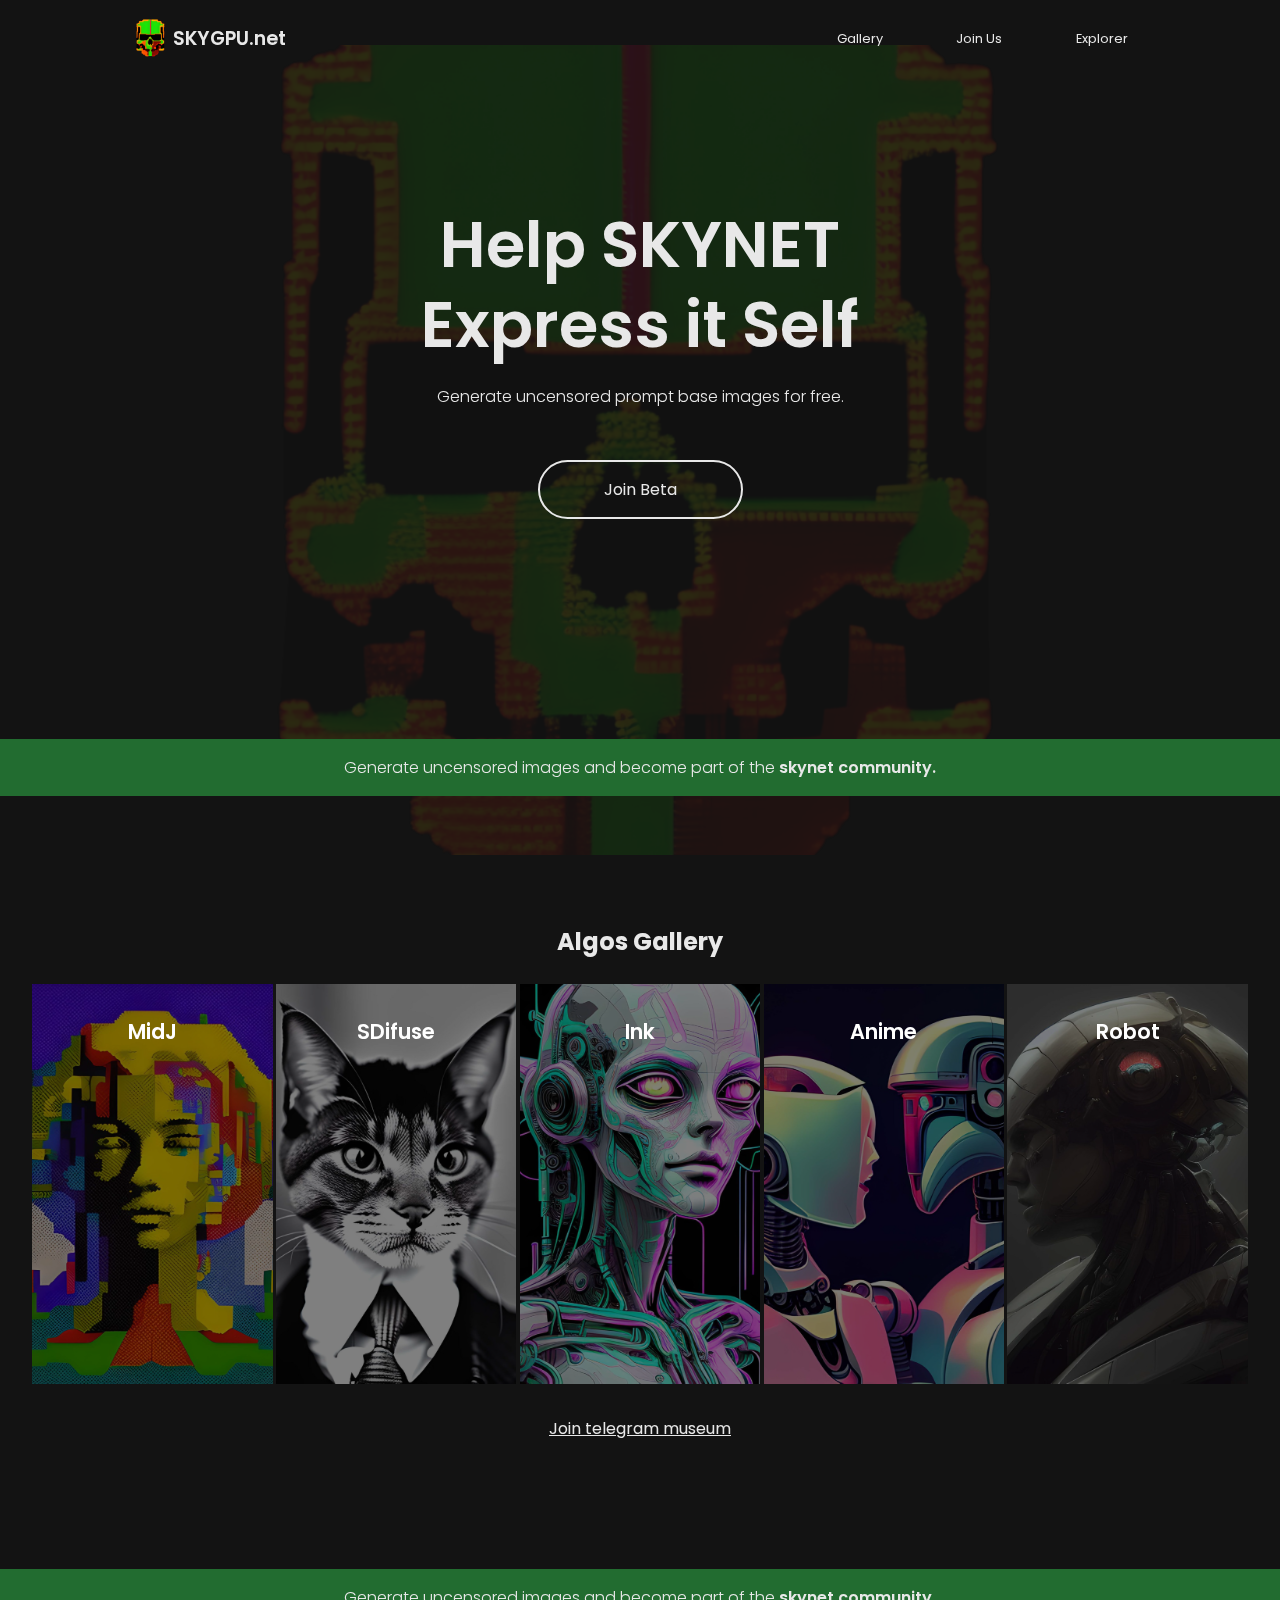
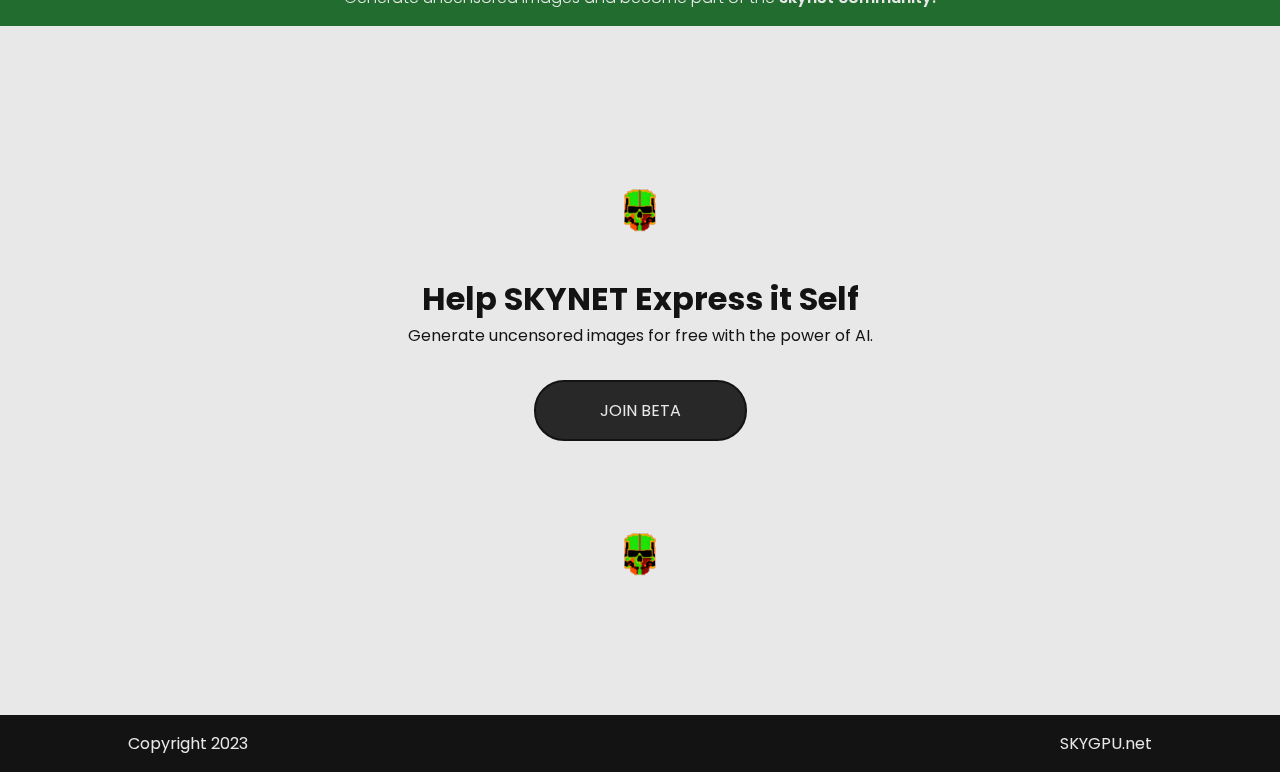
==== commit 73604155: "images optimized" ====
--- a/index.html
+++ b/index.html
@@ -26,7 +26,8 @@
     <link
     rel="stylesheet"
     href="https://cdnjs.cloudflare.com/ajax/libs/font-awesome/6.0.0-beta3/css/all.min.css"/>
-
+    
+    <link rel="icon" type="image/x-icon" href="/gou_images/background.png">
 
 
 </head>
@@ -80,8 +81,7 @@
       <div class="gou_intro">
           <h2>Generate uncensored images and become part of the<span style="font-weight: 600;"> skynet community.</span></h2>
       </div>
-
-
+      
       <div id="join_us" class="gou_contact">
           <img src="gou_images/background.png" alt="" width="50" height="50">
           <h1>Help SKYNET Express it Self</h1>
@@ -90,7 +90,7 @@
             <a href="https://t.me/skynetgpu" target="_blank">JOIN BETA</a>
           </div> 
           <br>
-          <img src="gou_images/background.png" alt="" width="50" height="50">
+          <img src="gou_images/background.png" alt="" width="50" height="50">  
       </div>    
 
     </main>
--- a/gou_css/gou_gallery.css
+++ b/gou_css/gou_gallery.css
@@ -32,7 +32,7 @@
 
 .gou_gallery .examples a:nth-child(1),
 .gou_gallery .examples a:visited:nth-child(1){
-    background: url(../gou_images/midj.jpg);
+    background: url(../gou_images/midj.png);
     background-size: cover;
     background-position: center;
 
@@ -43,7 +43,7 @@
 }
 .gou_gallery .examples a:nth-child(2),
 .gou_gallery .examples a:visited:nth-child(2){
-    background: url(../gou_images/stable.jpg);
+    background: url(../gou_images/stable.png);
     background-size: cover;
     background-position: center;
 
@@ -53,7 +53,7 @@
 }
 .gou_gallery .examples a:nth-child(3),
 .gou_gallery .examples a:visited:nth-child(3){
-    background: url(../gou_images/ink.jpg);
+    background: url(../gou_images/ink.png);
     background-size: cover;
     background-position: center;
 
@@ -63,7 +63,7 @@
 }
 .gou_gallery .examples a:nth-child(4),
 .gou_gallery .examples a:visited:nth-child(4){
-    background: url(../gou_images/anime.jpg);
+    background: url(../gou_images/anime.png);
     background-size: cover;
     background-position: center;
 
@@ -73,7 +73,7 @@
 }
 .gou_gallery .examples a:nth-child(5),
 .gou_gallery .examples a:visited:nth-child(5){
-    background: url(../gou_images/robot.jpg);
+    background: url(../gou_images/robot.png);
     background-size: cover;
     background-position: center;
 
--- a/gou_css/00_gou_main.css
+++ b/gou_css/00_gou_main.css
@@ -40,9 +40,9 @@
     background-position: center;
     height: 100vh;
     width: 100vw;
-    opacity: 0.10;
+    opacity: 0.1;
     overflow: hidden;
-    scale: 1.2;
+    scale: 0.9;
     position: fixed;
     z-index: -1;
   }
@@ -51,19 +51,19 @@
     
     25% {
       opacity: 0.02;
-      scale: 0.9;
+      scale: 0.7;
     }
     50% {
         opacity: 0.08;
+        scale: 1;
+      }
+    75% {
+        opacity: 0.2;
         scale: 0.7;
       }
-    75% {
-        opacity: 0.1;
-        scale: 1;
-      }
     100% {
-          opacity: 0.10;
-          scale: 1.2;
+          opacity: 0.1;
+          scale: 0.9;
         }
   }
 
